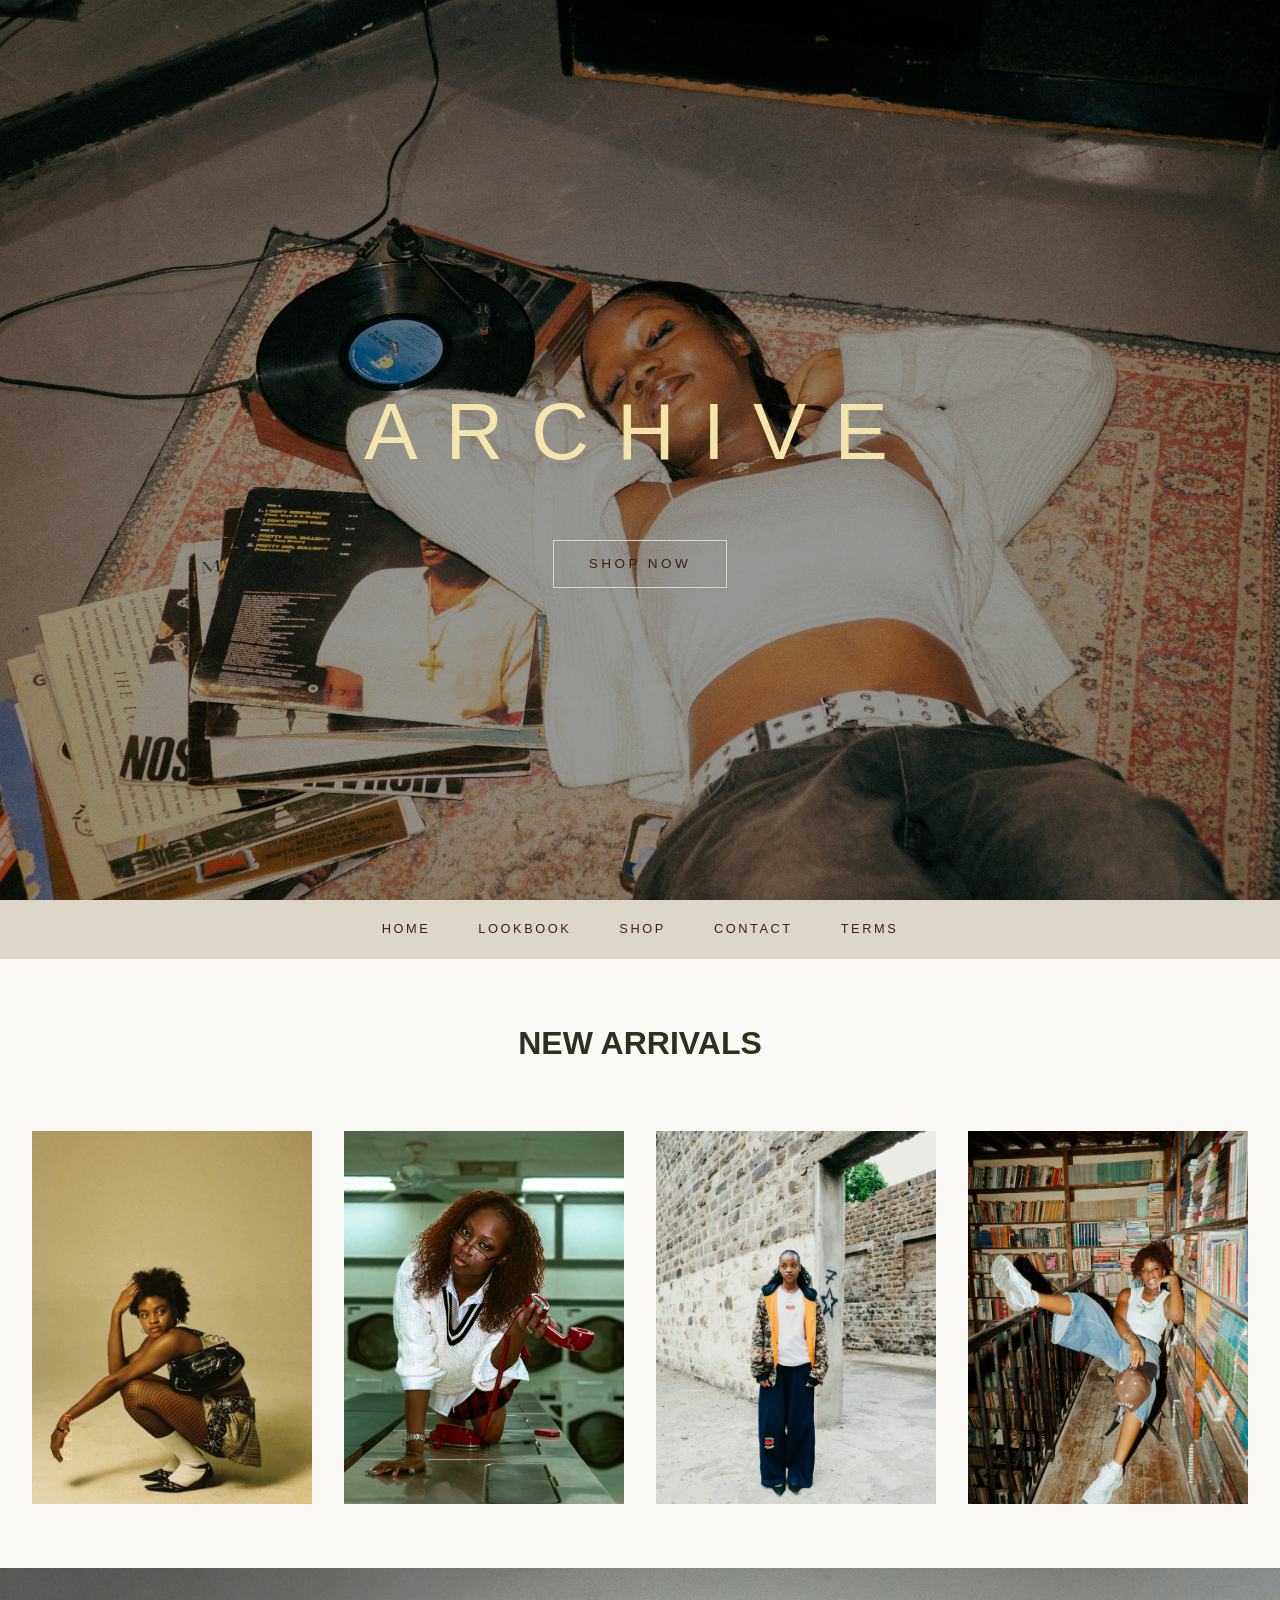
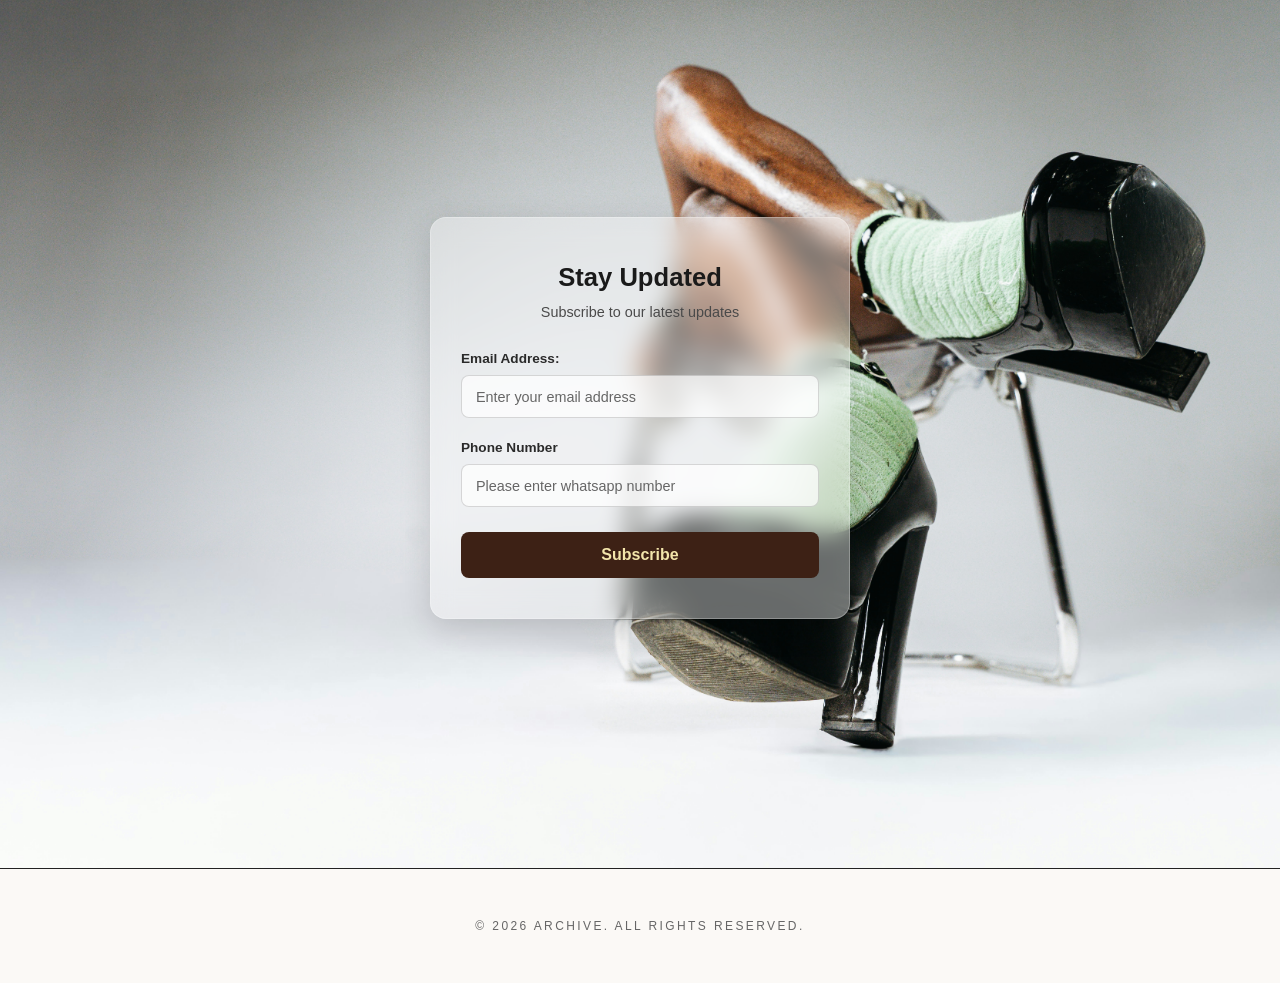
==== index.html @ c3bc0b77 "First commit--(take2)---index page fully built and styled" ====
<!DOCTYPE html>
<html>
    <head>
        <meta charset="UTF-8">
        <meta name="viewport" content="width=device-width, initial-scale=1.0">
        <title>ARCHIVE - Editorial & Apparel</title>
        <link rel="stylesheet" href="style.css">
    </head>
    
    <body>
        
        <section class="hero-banner">
            <div class="hero-content">
                <h1 class="brand-title">ARCHIVE</h1>
                <a href="shop.html" class="shop-now-btn">Shop Now</a>
            </div>

        </section>
        <header class="sticky-nav">
            <nav class="tab-links">
                <a href="index.html" class="tab-item">Home</a>
                <a href="#catalogGrid"  class="tab-item">Lookbook</a>
                <a href="shop.html"  class="tab-item">Shop</a>
                <a href="contact.html" class="tab-item">Contact</a>
                <a href="terms.html"  class="tab-item">Terms</a>

            </nav>
        
        </header>
        <h1>NEW ARRIVALS</h1>
        <section class="catalog-grid" id="catalogGrid">

        </section>

        <section class="subscription">
<!--existing image-->            
            <img src="images/image17.jpg" alt="editorial banner" class="banner-img">
<!--Card wrapper-->
            <div class="subscription-card">
                <form action="" method="POST">

                    <h2>Stay Updated</h2>
            <p class="card-subtitle">Subscribe to our latest updates</p>
            
                    <div class="formRow">

                    <div class="formGroup">
                        <label for="user-email">Email Address: </label>
                        <input type="email"  id="user-email" name="email"
                        placeholder="Enter your email address" required>
                    </div>

                    <div class="formGroup"><label for="userPhone">Phone Number</label>
                        <input type="tel" id="userPhone" name="tel" 
                        placeholder="Please enter whatsapp number" required>
                    </div>
                    <div><button type="submit" class="submit-btn">Subscribe</button>
                    </div>

                    </div>
                </form>
            </div>

        </section>

        
        <footer>
            &copy; 2026 ARCHIVE. ALL RIGHTS RESERVED.
        </footer>
        <script src="main.js"></script> 
    </body>
</html>
---- style.css ----
:root{
  --bg-primary: #FBF9F6;        /* Main Canvas: Off-White Cream */
  --text-main: #2B3020;         /* Primary Text & Titles: Deep Camo Green */
  --text-muted: #5F665E;        /* Secondary Text & Links: Grey-Green Highlight */
  --brand-accent: #3D2115;      /* Accents & Hover States: Deep Rich Brown */
  --palette-accent: #F3E5AB;    /* Highlight Accent: Dulled Butter Yellow */
  --border-subtle: #DCD7C9;     /* Divider Lines: Muted Beige */
  --font-primary: 'Helvetica Neue', Helvetica, Arial, sans-serif;

}



* {margin: 0;
    padding: 0;
    box-sizing: border-box;
}

html{
    scroll-behavior: smooth;
    font-family: 'Helvetica Neue', Helvetica, Arial, sans-serif;
    background-color: var(--bg-primary);
    color: var(--text-main)

}
body{
    width: 100%;
    line-height: 1.5;
    -webkit-font-smoothing: antialiased;
    color:var(--text-main);
    background-color:var(--bg-primary);
    font-family:var(--font-primary);
    margin:0;
    padding:0;
    overflow-x: hidden; /* <--- This instantly blocks any horizontal overflow */
}

.hero-banner{
    height: 100vh;
    width: 100%;
    background: linear-gradient(rgba(0, 0, 0, 0.4), rgba(0,0,0, 0.4)), 
    url('images/image5.jpg') center/cover no-repeat;

    display: flex;
    justify-content: center;
    align-items: center;
    text-align: center;
}
.hero-content{
    display: flex;
    flex-direction: column;
    align-items: center;
    gap: 1.5rem;
}

.brand-title{
    font-size: 5rem;
    font-weight: 300;
    color: var(--palette-accent);
    letter-spacing: 0.35em;
    text-transform: uppercase;
}

.shop-now-btn{
    display: inline-block;
    padding: 0.8rem 2.2rem;
    border: 1px solid var(--border-subtle);
    color: var(--brand-accent);
    text-decoration: none;
    font-size: 0.85rem;
    letter-spacing: 0.25em;
    text-transform: uppercase;
    transition: all 0.3s ease;
}

.shop-now-btn:hover{
    background-color: var(--border-subtle);
}
 .sticky-nav{
    position: sticky;
    top: 0;
    z-index: 1000;
    background-color: var(--border-subtle);
    backdrop-filter: blur(10px);
    border-bottom: 1px solid var(--border-subtle);
    padding: 1.2rem 0;
 }

 .tab-links{
    display: flex;
    justify-content: center;
    align-items : center;
    gap: 3rem;

 }

 .tab-item{
    color: var(--brand-accent);
    text-decoration : none;
    font-size: 0.8rem;
    letter-spacing: 0.2em;
    text-transform: uppercase;
    transition: color 0.3s ease;

 }

 .tab-item:hover{
    color: var(--bg-primary);
 }

 main{
    max-width: 1400px;
    margin: 0 auto;
    padding: 4rem 2rem;

 }

.catalog-grid{
    display: grid;
    grid-template-columns: repeat(auto-fit, minmax(280px, 1fr));
    gap: 2rem;
    max-width: 1400px;
  margin: 4rem auto;
  padding: 0 2rem;
} 

.product-card{
    position: relative;
    overflow: hidden;
    background-color: #1a1a1a;
    aspect-ratio: 3 / 4;
    cursor:pointer;
}
.product-card img{
    width:100%;
    height:100%;
    object-fit: cover;
    display: block;
    transition: transform 0.6s cubic-bezier(0.25, 1, 0.5, 1);
}

.product-card:hover img {
  transform: scale(1.04);
}
footer{
    text-align: center;
    padding: 3rem 1rem;
    border-top:1px solid #222222;
    font-size: 0.75rem;
    letter-spacing: 0.15rem;
    color: #666666;
}

.card-overlay {
  position: absolute;
  bottom: 0;
  left: 0;
  width: 100%;
  padding: 1.2rem;
  display: flex;
  justify-content: space-between;
  align-items: center;
  box-sizing: border-box;
  background: linear-gradient(to top, rgba(43, 48, 32, 0.85), transparent);
  color: var(--palette-accent);
  font-size: 0.75rem;
  letter-spacing: 0.12em;
  text-transform: uppercase;
  opacity: 0;
  transition: opacity 0.3s ease;
}

.product-card:hover .card-overlay{
    opacity:1;
}
img{
    max-width: 100%;
    height: auto;
    display: block;
    margin-left: auto;
    margin-right: auto;
}

h1{
    text-align: center;
    margin-top: 60px;
    margin-bottom: 24px;
}

.subscription{ position: relative;
    width: 100%;
    min-height: 100vh; /* Makes the section fill the entire screen height */
    display: flex;
    justify-content: center; /* Centers card horizontally */
    align-items: center; /* Centers card vertically */
    overflow: hidden;
    padding:20px;
    box-sizing: border-box;
    font-family: var(--font-primary);
}

.subscription > .banner-img{
    position: absolute;
    top: 0;
    left:0;
    width: 100%;
    height:100%;
    object-fit: cover;
    z-index: 1; /* Pushes image to background layer */
}

/* 2. The Frosted Glass Card Wrapper */
.subscription-card{
    position: relative;
    z-index: 2;  /* Forces card to stay above the background image */
    width: 100%;
    max-width: 420px;/* Ensures long placeholders don't get cut off */
    padding: 40px 30px;
    border-radius: 16px;
    box-sizing: border-box;

    /* Glassmorphism styling rules */
    background: rgba(255, 255, 255, 0.4);
    backdrop-filter: blur(12px);
    -webkit-backdrop-filter: blur(12px);/* Safari support */
    border: 1px solid rgba(255, 255, 255, 0.25);
    box-shadow: 0 8px 32px 0 rgba(0,0,0, 0.15);

    text-align: center;
}

/* Typography styles */
.subscription-card h2 {
  margin: 0 0 6px 0;
  color: #1a1a1a;
  font-size: 1.6rem;
  text-align: center;
}

.subscription-card .card-subtitle {
  margin: 0 0 25px 0;
  color: #4a4a4a;
  font-size: 0.9rem;
  text-align: center;
}

/* 3. Stacked Fields Configuration */
.formRow {
  display: flex;
  flex-direction: column;
  gap: 20px; /* Smooth spacing between individual form blocks */
  text-align: left;       /* Aligns your labels back to the left */
  margin-top: 24px;
}

.formGroup {
  display: flex;
  flex-direction: column;
  gap: 6px; /* Spacing between label text and input boundary */
}

.formGroup label {
  font-size: 0.85rem;
  font-weight: 600;
  color: #2a2a2a;
}

/* Professional Input Field Styling */
.formGroup input {
  width: 100%;
  padding: 12px 14px;
  font-size: 0.95rem;
  border-radius: 8px;
  border: 1px solid rgba(0, 0, 0, 0.15);
  background: rgba(255, 255, 255, 0.7);
  box-sizing: border-box;
  color: #1a1a1a;
  transition: all 0.2s ease;
}

/* Placeholder Formatting to prevent clipping */
.formGroup input::placeholder {
  color: #666666;
  font-size: 0.9rem;
}

.formGroup input:focus {
  outline: none;
  background: rgba(255, 255, 255, 0.95);
  border-color: #000000; /* Sleek black focus line */
  box-shadow: 0 0 0 3px rgba(0, 0, 0, 0.05);
}

/* 4. Action Button Design */
.submit-btn{
    width:100%;
    padding: 14px;
    margin-top: 5px;
    font-size: 1rem;
    font-weight: 600;
    color: var(--palette-accent);
    background-color: var(--brand-accent);
    border: none;
    border-radius: 8px;
    cursor: pointer;
    transition: opacity 0.2s ease;

}

.submit-btn:hover {
  opacity: 0.9;
}
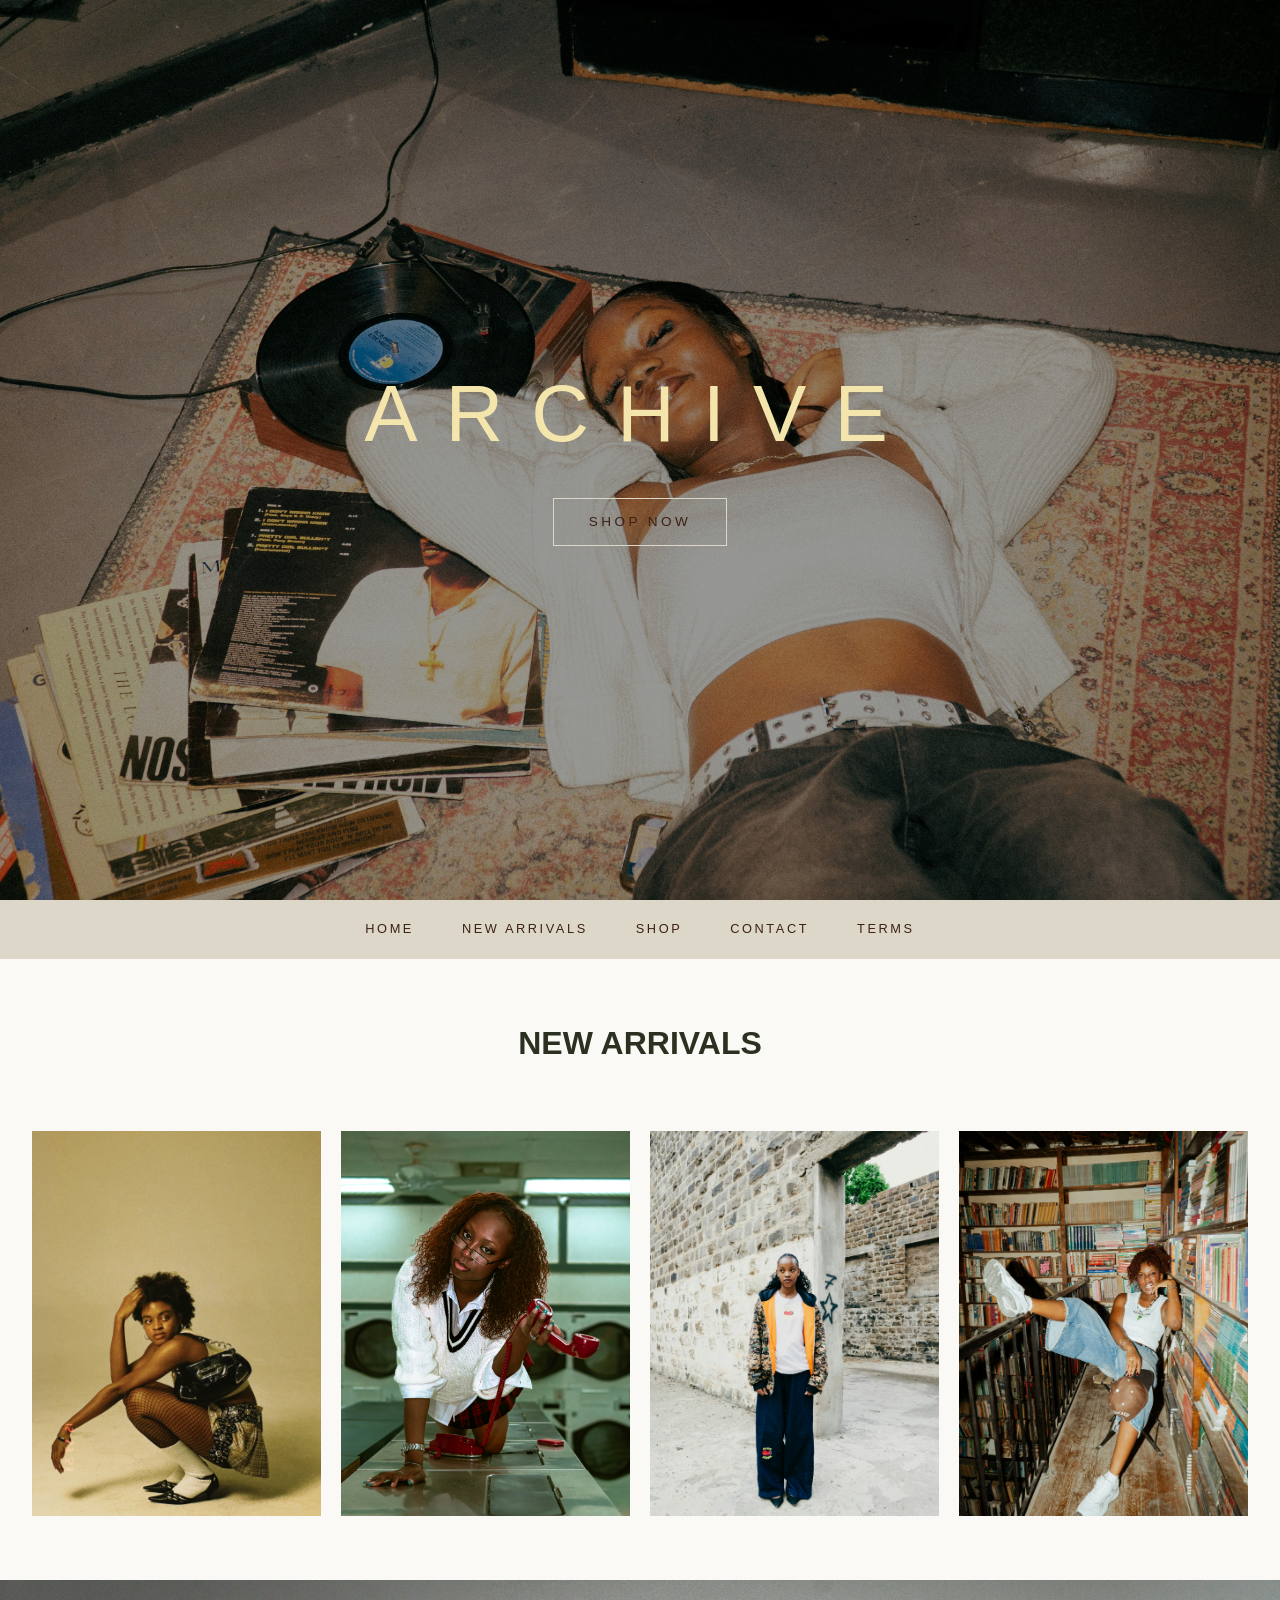
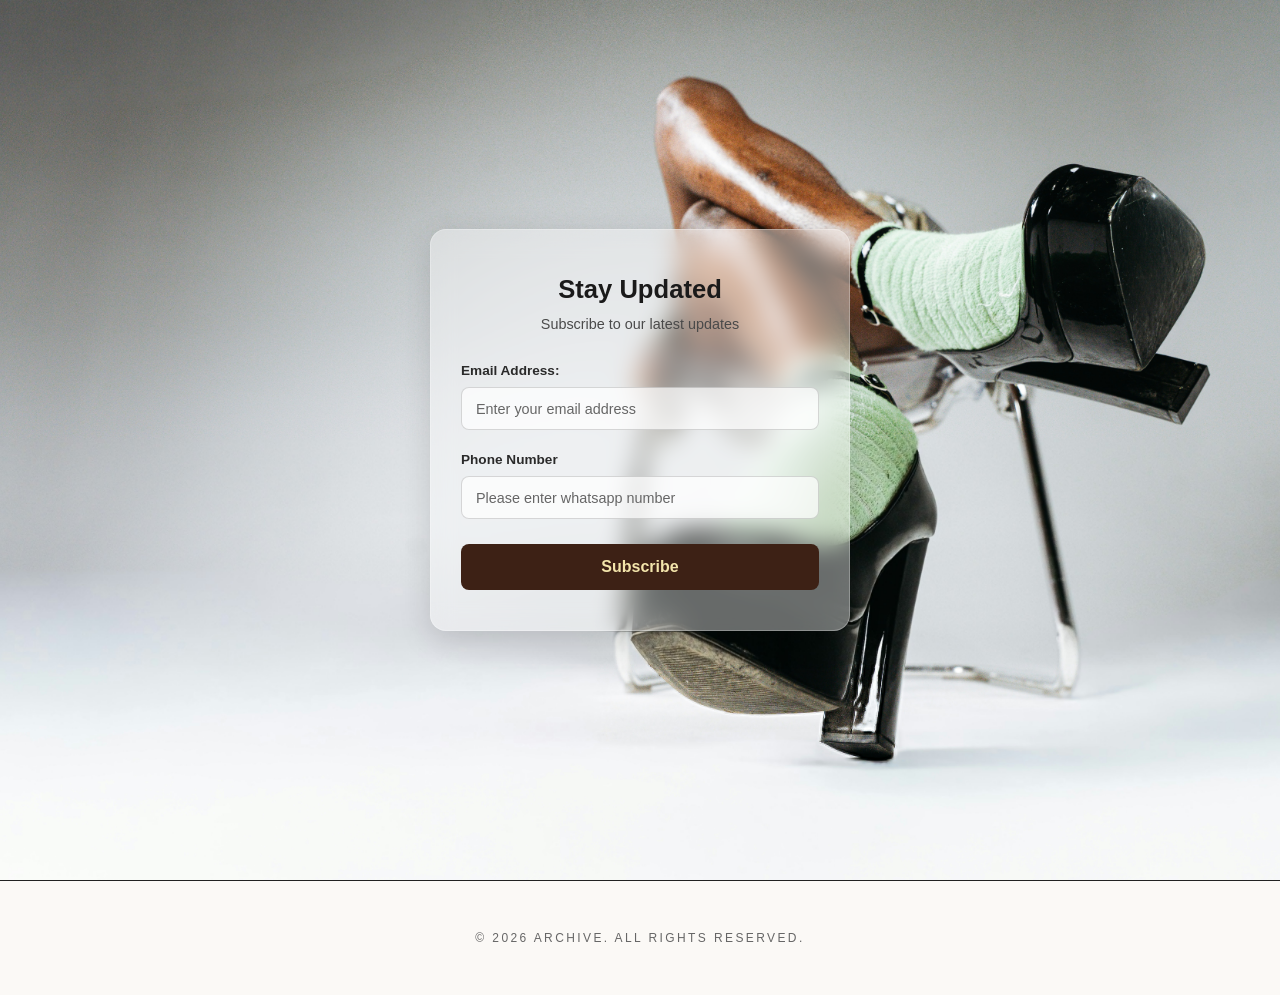
==== commit 96b72580: "update: the shop page is in progress, with the images being displayed on the page with their info, w" ====
--- a/index.html
+++ b/index.html
@@ -19,7 +19,7 @@
         <header class="sticky-nav">
             <nav class="tab-links">
                 <a href="index.html" class="tab-item">Home</a>
-                <a href="#catalogGrid"  class="tab-item">Lookbook</a>
+                <a href="#catalogGrid"  class="tab-item">New Arrivals</a>
                 <a href="shop.html"  class="tab-item">Shop</a>
                 <a href="contact.html" class="tab-item">Contact</a>
                 <a href="terms.html"  class="tab-item">Terms</a>
--- a/style.css
+++ b/style.css
@@ -6,6 +6,14 @@
   --palette-accent: #F3E5AB;    /* Highlight Accent: Dulled Butter Yellow */
   --border-subtle: #DCD7C9;     /* Divider Lines: Muted Beige */
   --font-primary: 'Helvetica Neue', Helvetica, Arial, sans-serif;
+  --card-bg-dark: #1a1a1a;  /*(Used for product card backgrounds, footer borders, and card media placeholders)*/
+  --border-dark: #222222; /* Used for the footer top border divider*/
+  --placeholder-gray: #666666; /* Used for footer text and input placeholders*/
+  --text-subtle: #4a4a4a; /*Used for subscription card subtitles*/
+  --label-dark: #2a2a2a; /*Used for form group labels*/
+  --focus-black: #000000; /*Used for input focus border outline*/
+  --filter-bg: #f9f9f9; /*Used for the filter controls background box*/
+  --filter-border: #ddd; /*Used for filter input and select borders*/
 
 }
 
@@ -32,7 +40,7 @@
     font-family:var(--font-primary);
     margin:0;
     padding:0;
-    overflow-x: hidden; /* <--- This instantly blocks any horizontal overflow */
+    /*overflow-x: hidden; /* <--- This instantly blocks any horizontal overflow */
 }
 
 .hero-banner{
@@ -54,10 +62,12 @@
 }
 
 .brand-title{
-    font-size: 5rem;
+    font-size: clamp(2rem, 10vw, 5rem);
     font-weight: 300;
     color: var(--palette-accent);
     letter-spacing: 0.35em;
+    margin-right: -0.35em; /* cancels the trailing space */
+    margin:0;
     text-transform: uppercase;
 }
 
@@ -83,11 +93,12 @@
     background-color: var(--border-subtle);
     backdrop-filter: blur(10px);
     border-bottom: 1px solid var(--border-subtle);
-    padding: 1.2rem 0;
+    padding: 1.2rem 1rem;
  }
 
  .tab-links{
     display: flex;
+    flex-wrap: wrap;
     justify-content: center;
     align-items : center;
     gap: 3rem;
@@ -115,14 +126,23 @@
 
  }
 
-.catalog-grid{
-    display: grid;
-    grid-template-columns: repeat(auto-fit, minmax(280px, 1fr));
-    gap: 2rem;
-    max-width: 1400px;
+/*.catalog-grid{
+  display: grid;
+  grid-template-columns: repeat(auto-fit, minmax(min(280px,100%), 1fr));
+  gap: 2rem;
+  max-width: 1400px;
   margin: 4rem auto;
   padding: 0 2rem;
-} 
+} */
+
+.catalog-grid{
+  display: grid;
+  grid-template-columns: repeat(auto-fit, minmax(220px, 1fr));
+  gap: 20px;
+  max-width: 1400px;
+  margin: 4rem auto;
+  padding: 0 2rem;
+}
 
 .product-card{
     position: relative;
@@ -309,4 +329,184 @@
 
 .submit-btn:hover {
   opacity: 0.9;
+}
+
+/* Core Page Layout */
+.shop-container {
+    display: flex;
+    flex-direction: column;
+    gap: 30px;
+    padding: 20px;
+    max-width: 1200px;
+    margin: 0 auto;
+    font-family: sans-serif;
+}
+
+/* Filter Controls Box styling */
+.filter-controls {
+    background-color: #f9f9f9;
+    padding: 20px;
+    border-radius: 8px;
+    display: flex;
+    flex-wrap: wrap;
+    gap: 20px;
+    align-items: flex-end;
+}
+
+.filter-group {
+    display: flex;
+    flex-direction: column;
+    gap: 5px;
+    flex: 1;
+    min-width: 200px;
+}
+
+.filter-group input, 
+.filter-group select {
+    padding: 10px;
+    border: 1px solid #ddd;
+    border-radius: 4px;
+    font-size: 14px;
+}
+
+/* Catalog Responsive Grid Layout */
+/*.catalog-grid {
+    display: grid;
+    grid-template-columns: repeat(auto-fill, minmax(220px, 1fr));
+    gap: 20px;
+}
+*/
+
+/*shop_grid.js css rules atart here*/
+.shop-card{
+    position: relative;
+}
+
+.card-media{
+    position: relative;
+    overflow: hidden;
+    background-color: #1a1a1a;
+    aspect-ratio: 3 / 4;
+}
+
+.card-media img{
+    width: 100%;
+    height: 100%;
+    object-fit: cover;
+    display: block;
+    transition: transform 0.6s cubic-bezier(0.25, 1, 0.5, 1);
+}
+
+.shop-card:hover .card-media img{
+    transform: scale(1.04);
+}
+
+/*css for the card information*/
+.card-info{
+    display: flex;
+    flex-direction: column;
+    gap:6px;
+    padding: 0.75rem 0;
+}
+
+.order-btn{
+    background-color: var(--brand-accent);
+    color: var(--palette-accent);
+    padding: 1rem 2rem;
+    width: 100%;
+    min-height: 3rem;
+    font-size: 0.85rem;
+    letter-spacing: 0.15em;
+    border-radius: 999px;
+    border: none;
+
+}
+
+/* 1. Style your mobile toggle button */
+.mobile-toggle-btn {
+    background: var(--bg-primary);
+    border: 1px solid var(--border-subtle);
+    padding: 8px;
+    border-radius: 6px;
+    cursor: pointer;
+    display: inline-flex;
+    align-items: center;
+    justify-content: center;
+    color: var(--text-main);
+    margin: 1rem 1rem 0 1rem;
+}
+
+.mobile-toggle-btn svg {
+    width: 24px;
+    height: 24px;
+}
+
+/* 2. Hide the filter sidebar by default on mobile */
+.filter-controls {
+    display: none; 
+}
+
+/* 3. When JS adds 'active', slide/display it as a mobile drawer */
+.filter-controls.active {
+    display: flex;
+    flex-direction: column;
+    position: absolute;
+    top: 140px; 
+    left: 30px;
+    right: 30px;
+    background: var(--bg-primary);
+    border: 1px solid var(--border-subtle);
+    box-shadow: 0 10px 25px rgba(0, 0, 0, 0.15);
+    padding: 20px;
+    z-index: 1000;
+    border-radius: 8px;
+}
+
+
+@media(max-width: 480px){
+  .brand-title{
+    font-size: clamp(1.5rem, 8vw, 2.5rem); /* Prevents the text from ballooning on small screens */
+    letter-spacing: 0.15em;                 /* Reduces the massive spacing between letters */
+    margin-right: -0.15em;                  /* Aligns with the new letter spacing */
+  }
+
+  .tab-links{
+    gap: 1rem
+  }
+
+  .tab-item{
+    letter-spacing:0.2em;
+    
+  }
+}
+
+
+/* Desktop Upgrade: Shift filters to a sidebar when screens are wide */
+@media (min-width: 768px) {
+    .shop-container {
+        flex-direction: row;
+    }
+    
+    .filter-controls {
+        width: 250px;
+        flex-direction: column;
+        align-items: flex-start;
+        align-self: flex-start;
+    }
+    
+    .catalog-section {
+        flex: 1;
+        min-width: 0;
+    }
+    .mobile-toggle-btn {
+        display: none; /* Hide the mobile button on big screens */
+    }
+
+    .filter-controls {
+        display: flex !important;
+        position: static;
+        box-shadow: none;
+        border: none;
+        width: 250px;
+    }
 }
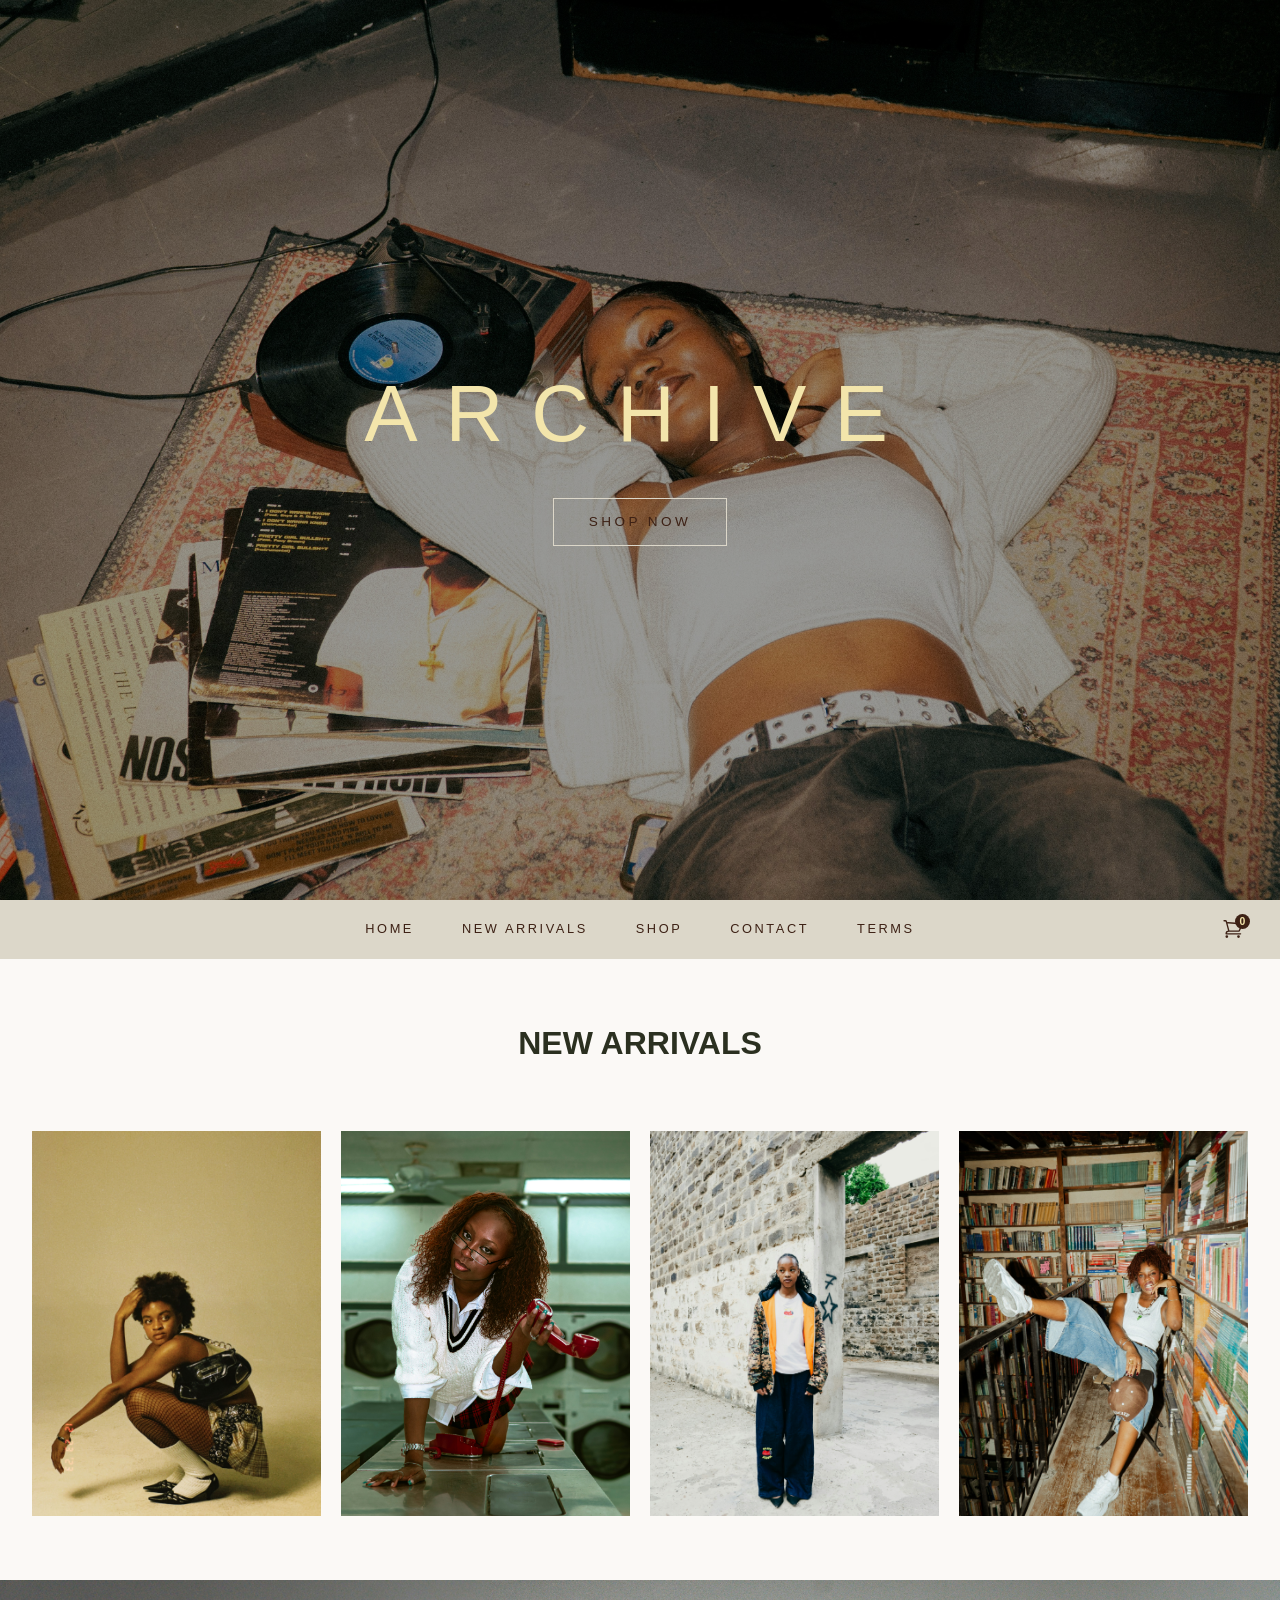
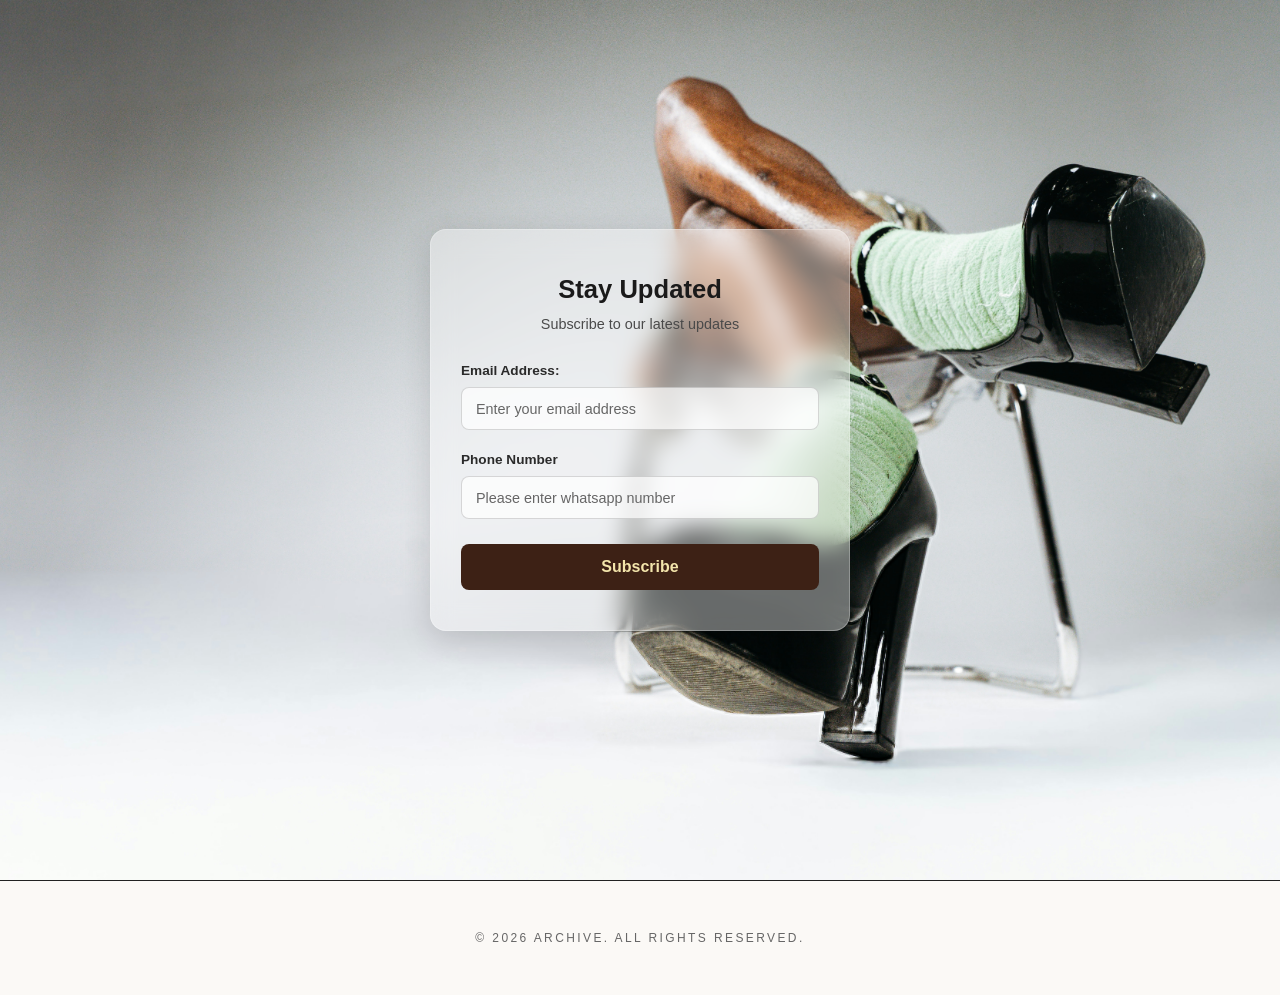
==== commit c009b677: "Still on the shop page , but product.html has been built to view individual product info, currently " ====
--- a/index.html
+++ b/index.html
@@ -23,7 +23,11 @@
                 <a href="shop.html"  class="tab-item">Shop</a>
                 <a href="contact.html" class="tab-item">Contact</a>
                 <a href="terms.html"  class="tab-item">Terms</a>
-
+                <button type="button" class="cart-trigger-btn"><svg xmlns="http://www.w3.org/2000/svg" fill="none" viewBox="0 0 24 24" stroke-width="1.5" stroke="currentColor" class="nav-cart-icon">
+  <path stroke-linecap="round" stroke-linejoin="round" d="M2.25 3h1.386c.51 0 .955.343 1.087.835l.383 1.437M7.5 14.25a3 3 0 0 0-3 3h15.75m-12.75-3h11.218c1.121-2.3 2.1-4.684 2.924-7.138a60.114 60.114 0 0 0-16.536-1.84M7.5 14.25 5.106 5.272M6 20.25a.75.75 0 1 1-1.5 0 .75.75 0 0 1 1.5 0Zm12.75 0a.75.75 0 1 1-1.5 0 .75.75 0 0 1 1.5 0Z" />
+</svg>
+<span class="cart-badge">0</span>
+</button>
             </nav>
         
         </header>
--- a/style.css
+++ b/style.css
@@ -97,6 +97,7 @@
  }
 
  .tab-links{
+    position: relative; /* Gives the absolute button a boundary to lock onto */
     display: flex;
     flex-wrap: wrap;
     justify-content: center;
@@ -119,6 +120,57 @@
     color: var(--bg-primary);
  }
 
+ /*shopping cart icon css*/
+.cart-trigger-btn {
+    position: absolute;
+    right: 20px; /* Distance from the far left edge of the nav bar */
+    top: 50%;
+    transform: translateY(-50%); /* Perfect vertical centering */
+    background: none;
+    border: none;
+    padding: 0;
+    cursor: pointer;
+    display: inline-flex;
+    align-items: center;
+    justify-content: center;
+}
+.nav-cart-icon {
+    width: 22px;
+    height: 22px;
+    display: inline-block;
+    vertical-align: middle;
+    background: none;
+    border: none;
+    padding:0;
+    cursor: pointer;
+    color: var(--brand-accent);
+    display: inline-flex;
+    align-items: center;
+    justify-content: center;
+    transition: color 0.3s ease;
+    
+}
+.cart-badge {
+    position: absolute;
+    top: -4px;
+    right: -6px;
+    background-color: var(--brand-accent);
+    color: var(--palette-accent);
+    font-size: 0.65rem;
+    font-weight: bold;
+    width: 15px;
+    height: 15px;
+    border-radius: 50%;
+    display: flex;
+    align-items: center;
+    justify-content: center;
+}
+
+.cart-trigger-btn:hover {
+    color: var(--bg-primary); /* Matches your navbar hover state[cite: 1] */
+}
+
+/*styling the main page and content in it*/
  main{
     max-width: 1400px;
     margin: 0 auto;
@@ -126,14 +178,6 @@
 
  }
 
-/*.catalog-grid{
-  display: grid;
-  grid-template-columns: repeat(auto-fit, minmax(min(280px,100%), 1fr));
-  gap: 2rem;
-  max-width: 1400px;
-  margin: 4rem auto;
-  padding: 0 2rem;
-} */
 
 .catalog-grid{
   display: grid;
@@ -422,6 +466,38 @@
 
 }
 
+/* The Hover State */
+.order-btn:hover {
+    opacity: 0.92; /* Slightly softens or deepens on hover */
+    transform: translateY(-2px); /* Makes the button physically lift up toward the user's cursor by 2 pixels */
+    box-shadow: 0 4px 12px rgba(0, 0, 0, 0.15); /* Adds a shadow underneath as it lifts */
+}
+
+#searchBar{
+    width: 100%;
+    height: 100%;
+    padding: 10px 18px; /* Matches .dropdown-trigger padding */
+    border: 1px solid #3b2219; /* Matches your dropdown border color */
+    border-radius: 30px; /* Matches your dropdown pill radius */
+    background-color: var(--bg-card, #fff);
+    font-size: 0.95rem;
+    font-weight: bold;
+    color: var(--text-main, #111);
+    outline: none;
+    box-sizing: border-box;
+    box-shadow: 0 4px 12px rgba(0, 0, 0, 0.05);
+    transition: all 0.2s ease;
+}
+
+#searchBar::placeholder {
+    color: #888;
+    font-weight: normal;
+}
+
+#searchBar:focus {
+    box-shadow: 0 6px 18px rgba(0, 0, 0, 0.1);
+    border-color: #3b2219;
+}
 /* 1. Style your mobile toggle button */
 .mobile-toggle-btn {
     background: var(--bg-primary);
@@ -462,6 +538,165 @@
     border-radius: 8px;
 }
 
+/* CSS for the product.html*/
+/* 1. Main container layout: Side-by-side split screen */
+.pdp-grid {
+    display: grid;
+    grid-template-columns: 1fr 1fr;
+    gap: 40px;
+    max-width: 1100px;
+    margin: 40px auto;
+    padding: 0 20px;
+    align-items: start;
+}
+
+/* 2. Contain the image safely */
+.pdp-image-wrapper img {
+    width: 100%;
+    height: auto;
+    max-height: 550px;
+    object-fit: cover;
+    border-radius: 4px;
+}
+
+/* 3. The "Receipt Style" Info Column using ROOT variables */
+.pdp-info {
+    background: var(--bg-card, #fff); /* Uses your card background variable */
+    border: 1px dashed var(--border-color, #ccc); /* Uses your border variable */
+    padding: 30px;
+    border-radius: 4px;
+    /* This creates the "lifted off the page" card effect */
+    box-shadow: 0 12px 30px rgba(0, 0, 0, 0.06), 0 2px 8px rgba(0, 0, 0, 0.04);
+}
+
+.pdp-info h1 {
+    font-size: 1.8rem;
+    margin-bottom: 10px;
+    text-transform: uppercase;
+    letter-spacing: 1px;
+    color: var(--text-main, #111);
+}
+
+.pdp-price {
+    font-size: 1.4rem;
+    font-weight: bold;
+    margin-bottom: 15px;
+    color: var(--text-main, #111);
+}
+
+.pdp-desc {
+    margin: 20px 0;
+    line-height: 1.6;
+    color: var(--text-muted, #666);
+    border-top: 1px solid var(--border-color, #eee);
+    border-bottom: 1px solid var(--border-color, #eee);
+    padding: 15px 0;
+}
+
+/*Styling for the product.html buttons*/
+.pdp-actions {
+    margin-top: 25px;
+    display: flex !important;
+    flex-direction: row !important;
+    gap: 10px !important;
+    width: 100% !important;
+}
+
+.pdp-actions button {
+    flex: 1 !important;
+    padding: 12px 10px;
+    cursor: pointer;
+    font-weight: bold;
+    font-size: 0.9rem;
+    border-radius: 4px;
+    border: 1px solid var(--border-color, #ccc);
+    text-align: center;
+}
+
+.add-to-cart-btn{
+    background-color: var(--brand-accent);
+    color:var(--palette-accent);
+    border: none;
+}
+
+/* The Hover State */
+.add-to-cart-btn:hover {
+    opacity: 0.92; /* Slightly softens or deepens on hover */
+    transform: translateY(-2px); /* Makes the button physically lift up toward the user's cursor by 2 pixels */
+    box-shadow: 0 4px 12px rgba(0, 0, 0, 0.15); /* Adds a shadow underneath as it lifts */
+}
+
+/* Container position ( basically transforming the boring dropdown) */
+.custom-dropdown-container {
+    position: relative;
+    display: inline-block;
+    width: 180px;
+}
+
+/* The bubble button */
+.dropdown-trigger {
+    width: 100%;
+    background-color: var(--bg-card, #fff);
+    color: var(--text-main, #111);
+    border: 1px solid #3b2219; /* Your brown border */
+    padding: 10px 18px;
+    border-radius: 30px;
+    font-size: 0.95rem;
+    font-weight: bold;
+    cursor: pointer;
+    display: flex;
+    justify-content: space-between;
+    align-items: center;
+    box-shadow: 0 4px 12px rgba(0, 0, 0, 0.05);
+    transition: all 0.2s ease;
+}
+
+.dropdown-trigger:hover {
+    box-shadow: 0 6px 18px rgba(0, 0, 0, 0.1);
+}
+
+.dropdown-trigger .arrow {
+    font-size: 0.7rem;
+    color: #3b2219;
+    margin-left: 10px;
+}
+
+/* The floating menu popup */
+.dropdown-menu {
+    display: none; /* Hidden by default */
+    position: absolute;
+    top: 115%;
+    left: 0;
+    width: 100%;
+    background-color: #fff;
+    border: 1px solid var(--border-color, #eee);
+    border-radius: 12px;
+    box-shadow: 0 10px 25px rgba(0, 0, 0, 0.12);
+    overflow: hidden;
+    z-index: 100;
+}
+
+/* Show class for JS toggle */
+.dropdown-menu.show {
+    display: block;
+}
+
+/* Menu items */
+.dropdown-item {
+    padding: 10px 16px;
+    font-size: 0.9rem;
+    font-weight: bold;
+    color: #111;
+    cursor: pointer;
+    transition: background-color 0.15s ease, color 0.15s ease;
+}
+
+/* Hover state: Your exact brown background + yellow accent text! */
+.dropdown-item:hover,
+.dropdown-item.active {
+    background-color: #3b2219 !important; /* Your brand brown */
+    color: var(--palette-accent) !important; /* Your yellow accent text */
+}
 
 @media(max-width: 480px){
   .brand-title{
@@ -479,7 +714,6 @@
     
   }
 }
-
 
 /* Desktop Upgrade: Shift filters to a sidebar when screens are wide */
 @media (min-width: 768px) {
@@ -509,4 +743,8 @@
         border: none;
         width: 250px;
     }
+
+    .pdp-grid {
+        grid-template-columns: 1fr;
+    }
 }
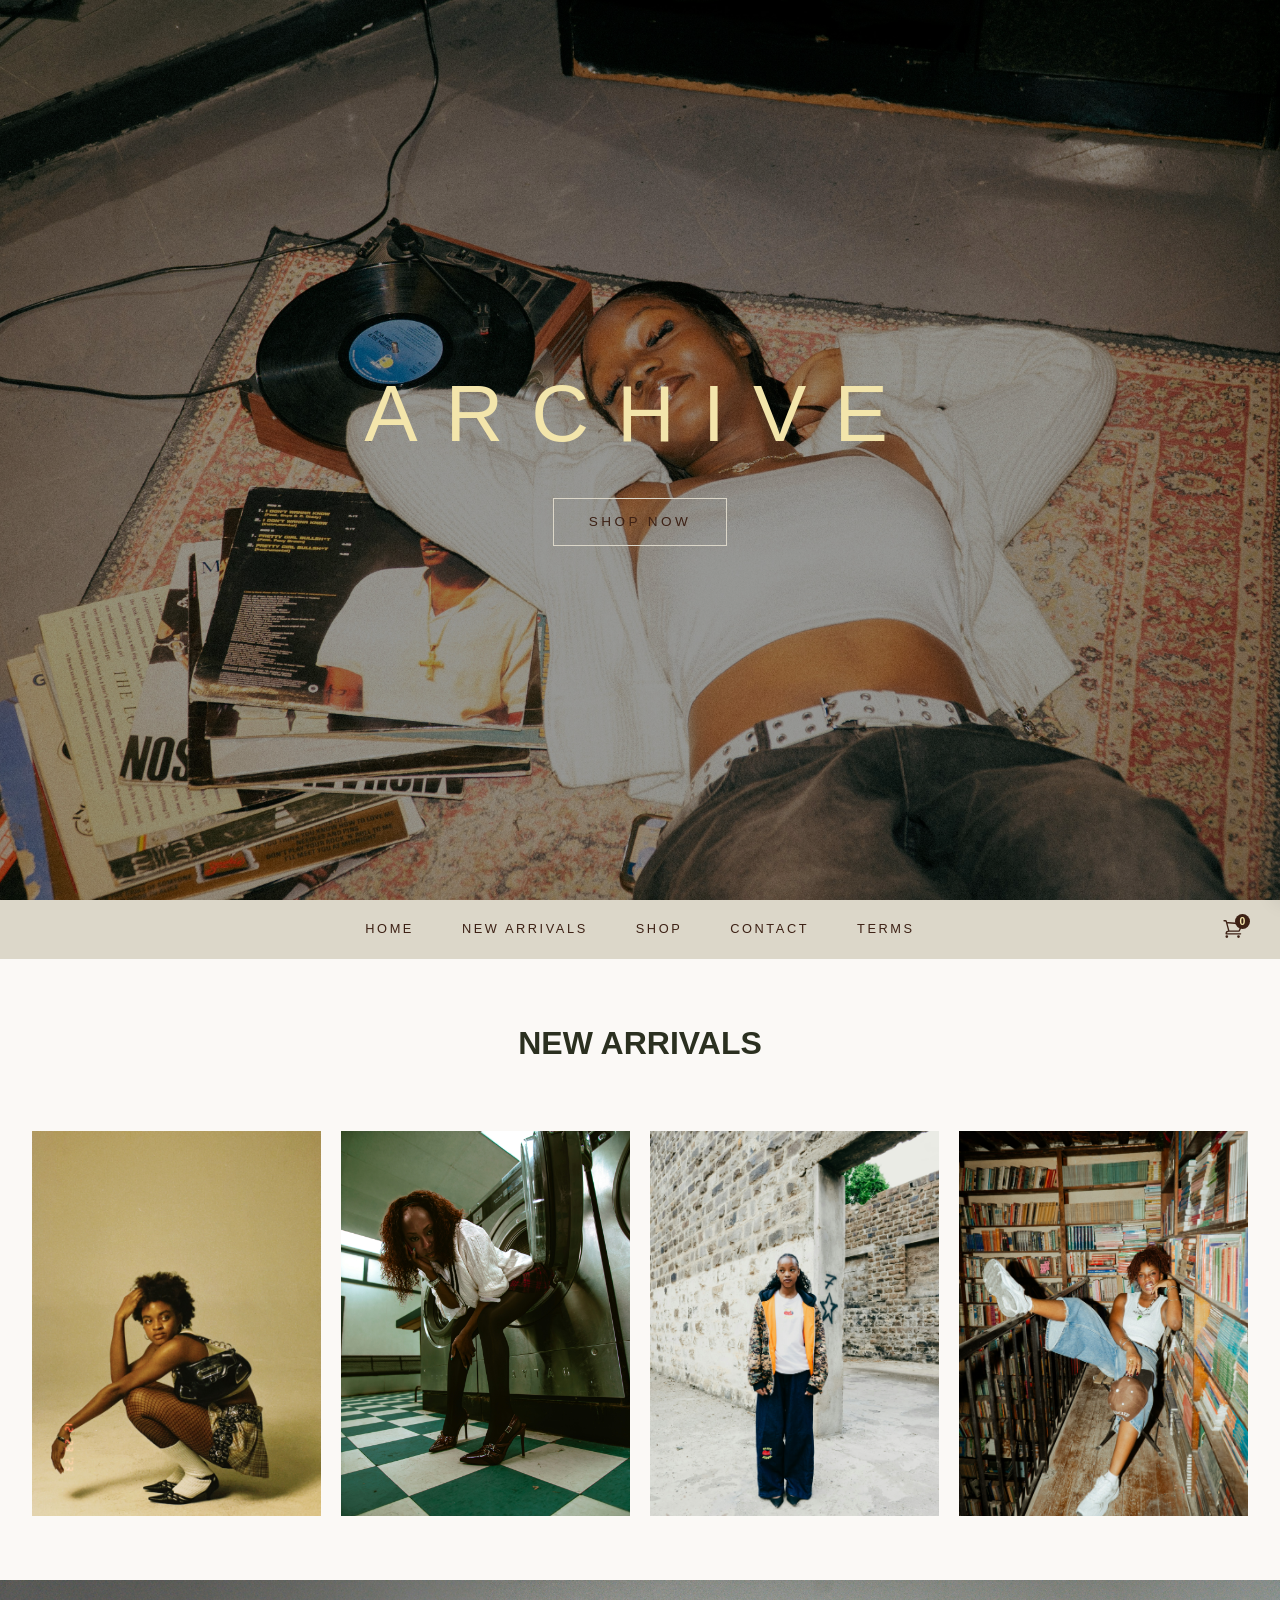
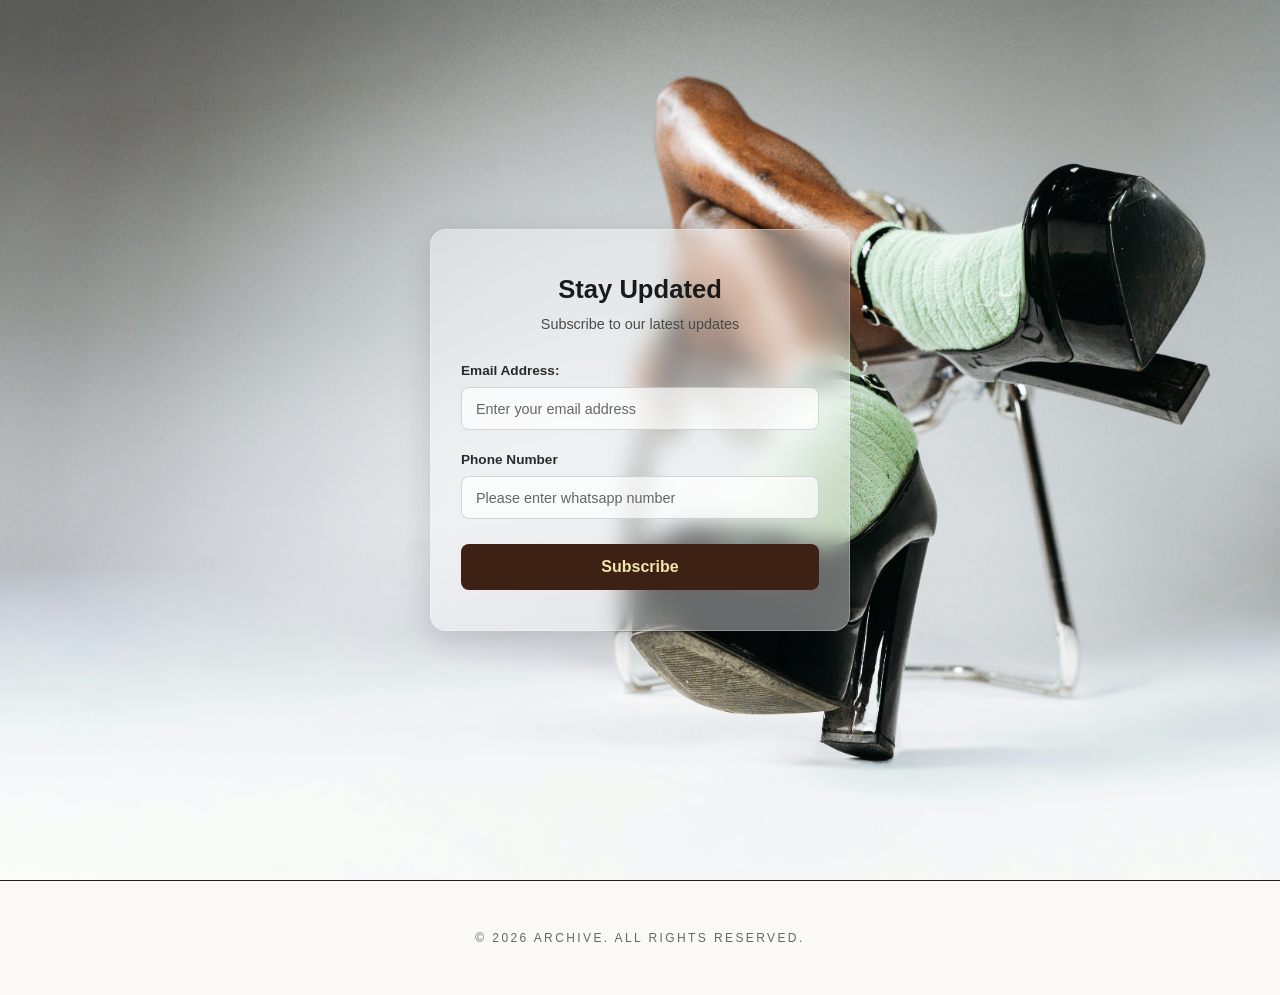
==== commit af51b36f: "frontend done, fixes left: subscription card (yep), admin.html has been built and with its coresspon" ====
--- a/index.html
+++ b/index.html
@@ -5,6 +5,9 @@
         <meta name="viewport" content="width=device-width, initial-scale=1.0">
         <title>ARCHIVE - Editorial & Apparel</title>
         <link rel="stylesheet" href="style.css">
+        <script src="master_products.js" defer></script>
+        <script src="main.js" defer></script>
+        <script src="cart.js" defer></script>
     </head>
     
     <body>
@@ -67,10 +70,35 @@
 
         </section>
 
+        <!-- Dimmed Background Overlay -->
+<div class="cart-overlay" id="cart-overlay"></div>
+
+<!-- Slide-Out Cart Drawer -->
+<aside class="cart-drawer" id="cart-drawer">
+  <!-- Header Zone -->
+  <div class="cart-header">
+    <h2>Your Bag</h2>
+    <button class="close-cart-btn" id="close-cart-btn" aria-label="Close cart">&times;</button>
+  </div>
+
+  <!-- Scrollable Body Zone (JavaScript injects items here) -->
+  <div class="cart-items-container" id="cart-items-container">
+    <p class="empty-cart-msg">Your bag is currently empty.</p>
+  </div>
+
+  <!-- Pinned Footer Zone -->
+  <div class="cart-footer">
+    <div class="cart-subtotal-row">
+      <span>Subtotal</span>
+      <span id="cart-subtotal">GHS 0.00</span>
+    </div>
+    <button class="checkout-btn" id="checkout-btn">Proceed to Checkout</button>
+  </div>
+</aside>
         
         <footer>
             &copy; 2026 ARCHIVE. ALL RIGHTS RESERVED.
         </footer>
-        <script src="main.js"></script> 
+         
     </body>
 </html>
--- a/style.css
+++ b/style.css
@@ -445,6 +445,42 @@
     transform: scale(1.04);
 }
 
+/*add to cart icon styling on product cards*/
+.quick-add-btn {
+    position: absolute;
+    bottom: 12px;
+    right: 12px;
+    width: 40px;
+    height: 40px;
+    border-radius: 50%;
+    background-color: var(--brand-accent);
+    color: var(--palette-accent);
+    border: none;
+    display: flex;
+    align-items: center;
+    justify-content: center;
+    cursor: pointer;
+    opacity: 0;
+    transform: translateY(8px);
+    transition: opacity 0.25s ease, transform 0.25s ease;
+    z-index: 5;
+    box-shadow: 0 4px 12px rgba(0, 0, 0, 0.2);
+}
+
+.quick-add-btn svg {
+    width: 20px;
+    height: 20px;
+}
+
+.shop-card:hover .quick-add-btn {
+    opacity: 1;
+    transform: translateY(0);
+}
+
+.quick-add-btn:hover {
+    transform: scale(1.08);
+}
+
 /*css for the card information*/
 .card-info{
     display: flex;
@@ -542,8 +578,8 @@
 /* 1. Main container layout: Side-by-side split screen */
 .pdp-grid {
     display: grid;
-    grid-template-columns: 1fr 1fr;
-    gap: 40px;
+    grid-template-columns: 1fr;
+    gap: 25px;
     max-width: 1100px;
     margin: 40px auto;
     padding: 0 20px;
@@ -696,6 +732,260 @@
 .dropdown-item.active {
     background-color: #3b2219 !important; /* Your brand brown */
     color: var(--palette-accent) !important; /* Your yellow accent text */
+}
+
+/* Dimmed Backdrop */
+.cart-overlay {
+  position: fixed;
+  inset: 0; /* Shorthand for top: 0, right: 0, bottom: 0, left: 0 */
+  background-color: rgba(0, 0, 0, 0.45);
+  opacity: 0;
+  pointer-events: none; /* Prevents blocking clicks when hidden */
+  transition: opacity 0.3s ease;
+  z-index: 999;
+}
+
+.cart-overlay.active {
+  opacity: 1;
+  pointer-events: auto;
+}
+
+/* Slide-Out Drawer */
+.cart-drawer {
+  position: fixed;
+  top: 0;
+  right: 0;
+  width: 100%;
+  max-width: 400px;
+  height: 100vh;
+  background-color: #faf7f2; /* Warm cream background */
+  color: #2b2118;            /* Deep brown text */
+  display: flex;
+  flex-direction: column;
+  transform: translateX(100%); /* Pushes drawer completely off-screen right */
+  transition: transform 0.35s cubic-bezier(0.25, 0.8, 0.25, 1);
+  z-index: 1000;
+  box-shadow: -4px 0 20px rgba(0, 0, 0, 0.12);
+}
+
+.cart-drawer.active {
+  transform: translateX(0); /* Slides drawer smoothly into view */
+}
+
+/* Drawer Zones */
+.cart-header {
+  display: flex;
+  justify-content: space-between;
+  align-items: center;
+  padding: 1.5rem;
+  border-bottom: 1px solid rgba(43, 33, 24, 0.15);
+}
+
+.close-cart-btn {
+  background: none;
+  border: none;
+  font-size: 1.75rem;
+  cursor: pointer;
+  color: inherit;
+  line-height: 1;
+}
+
+.cart-items-container {
+  flex: 1; /* Takes up all remaining vertical space */
+  overflow-y: auto;
+  padding: 1.5rem;
+  display: flex;
+  flex-direction: column;
+  gap: 1.25rem;
+}
+
+/* Individual Cart Item Card (Generated by JS) */
+.cart-item {
+  display: flex;
+  gap: 1rem;
+  padding-bottom: 1.25rem;
+  border-bottom: 1px solid rgba(43, 33, 24, 0.1);
+}
+
+.cart-item img {
+  width: 70px;
+  height: 90px;
+  object-fit: cover;
+  border-radius: 4px;
+}
+
+.cart-item-details {
+  flex: 1;
+  display: flex;
+  flex-direction: column;
+  justify-content: space-between;
+}
+
+.cart-item-controls {
+  display: flex;
+  align-items: center;
+  gap: 0.75rem;
+  margin-top: 0.5rem;
+}
+
+.qty-btn {
+  width: 24px;
+  height: 24px;
+  border: 1px solid #2b2118;
+  background: transparent;
+  cursor: pointer;
+}
+
+.remove-item-btn {
+  margin-left: auto;
+  background: none;
+  border: none;
+  font-size: 0.8rem;
+  text-decoration: underline;
+  cursor: pointer;
+  opacity: 0.7;
+}
+
+/* Footer Zone */
+.cart-footer {
+  padding: 1.5rem;
+  border-top: 1px solid rgba(43, 33, 24, 0.15);
+  background-color: #f4efe6;
+}
+
+.cart-subtotal-row {
+  display: flex;
+  justify-content: space-between;
+  font-weight: 600;
+  margin-bottom: 1rem;
+}
+
+.checkout-btn {
+  width: 100%;
+  padding: 1rem;
+  background-color: #4b5335; /* Camo green */
+  color: #faf7f2;
+  border: none;
+  font-weight: 600;
+  letter-spacing: 0.05em;
+  text-transform: uppercase;
+  cursor: pointer;
+}
+
+/*============================================*/
+/*CSS for the contact.html*/
+/*============================================*/
+/* ==========================================
+   CONTACT PAGE & LIFTING CARD
+   ========================================== */
+.contact-page {
+    min-height: calc(100vh - 140px);
+    display: flex;
+    align-items: center;
+    justify-content: center;
+    padding: 48px 20px;
+}
+
+.contact-card {
+    width: 100%;
+    max-width: 480px;
+    background: #ffffff;
+    border: 1px solid rgba(0, 0, 0, 0.08);
+    border-radius: 16px;
+    padding: 36px 32px;
+    box-shadow: 0 6px 20px rgba(0, 0, 0, 0.05);
+    transition: transform 0.3s ease, box-shadow 0.3s ease;
+}
+
+.contact-card:hover {
+    transform: translateY(-6px);
+    box-shadow: 0 16px 34px rgba(0, 0, 0, 0.1);
+}
+
+.contact-card-header {
+    margin-bottom: 24px;
+}
+
+.contact-card-header h1 {
+    margin: 0 0 8px;
+    font-size: 1.6rem;
+    font-weight: 500;
+    letter-spacing: 0.02em;
+}
+
+.contact-card-header p {
+    margin: 0;
+    font-size: 0.92rem;
+    color: #666;
+    line-height: 1.5;
+}
+
+.contact-form {
+    display: flex;
+    flex-direction: column;
+    gap: 16px;
+}
+
+.contact-field {
+    display: flex;
+    flex-direction: column;
+    gap: 6px;
+}
+
+.contact-field label {
+    font-size: 0.85rem;
+    font-weight: 500;
+    color: #222;
+}
+
+.contact-field input,
+.contact-field textarea {
+    width: 100%;
+    padding: 11px 14px;
+    border: 1px solid rgba(0, 0, 0, 0.16);
+    border-radius: 10px;
+    font: inherit;
+    font-size: 0.95rem;
+    background: #fafafa;
+    box-sizing: border-box;
+    transition: border-color 0.2s ease, background 0.2s ease;
+}
+
+.contact-field input:focus,
+.contact-field textarea:focus {
+    outline: none;
+    border-color: #2c1810;
+    background: #ffffff;
+}
+
+.contact-field textarea {
+    resize: vertical;
+}
+
+.contact-submit-btn {
+    margin-top: 6px;
+    padding: 13px 20px;
+    border: none;
+    border-radius: 999px;
+    background: #2c1810;
+    color: #ffffff;
+    font: inherit;
+    font-size: 0.95rem;
+    font-weight: 500;
+    cursor: pointer;
+    transition: opacity 0.2s ease, transform 0.2s ease;
+}
+
+.contact-submit-btn:hover {
+    opacity: 0.9;
+    transform: translateY(-1px);
+}
+
+.contact-status {
+    margin: 4px 0 0;
+    font-size: 0.88rem;
+    color: #2c1810;
+    text-align: center;
 }
 
 @media(max-width: 480px){
@@ -745,6 +1035,6 @@
     }
 
     .pdp-grid {
-        grid-template-columns: 1fr;
+        grid-template-columns: 1fr 1fr; /* Splits into two side-by-side columns on desktop/laptop */
     }
 }
